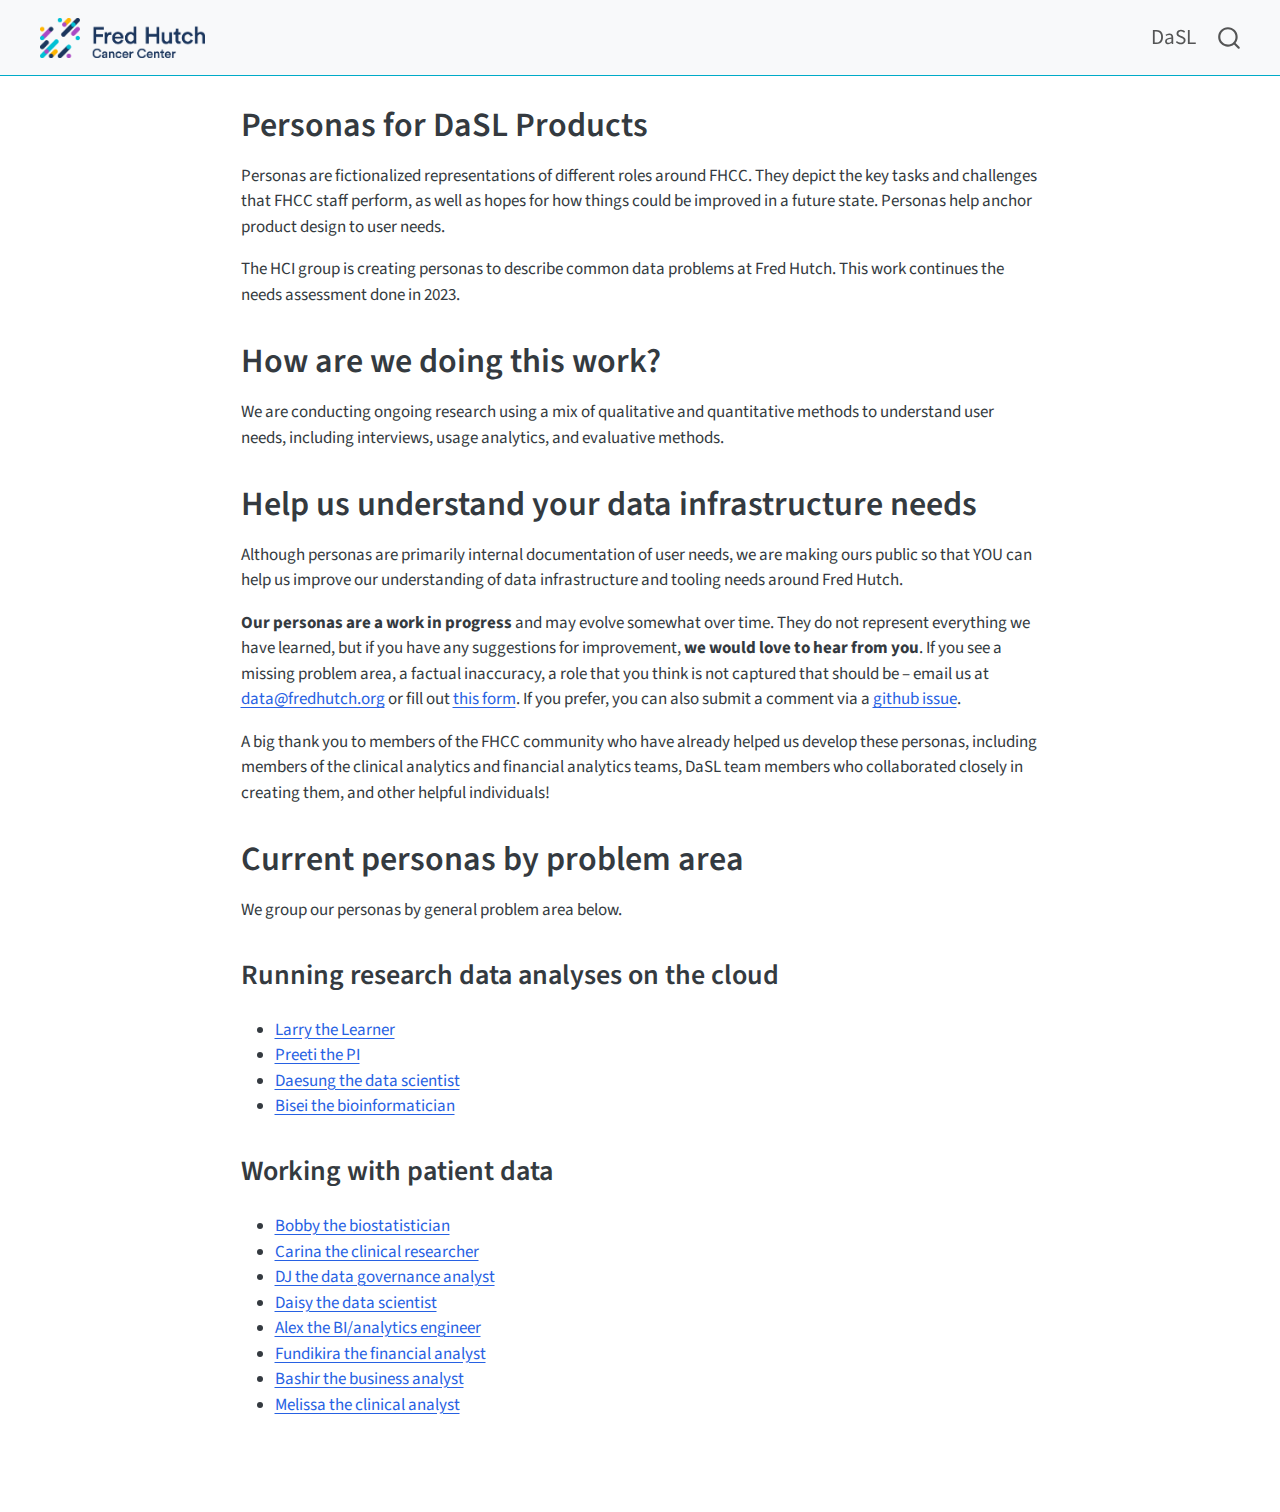
==== index.html @ 732b41a5 "Built site for gh-pages" ====
<!DOCTYPE html>
<html xmlns="http://www.w3.org/1999/xhtml" lang="en" xml:lang="en"><head>

<meta charset="utf-8">
<meta name="generator" content="quarto-1.4.554">

<meta name="viewport" content="width=device-width, initial-scale=1.0, user-scalable=yes">


<title>Personas for DaSL Products</title>
<style>
code{white-space: pre-wrap;}
span.smallcaps{font-variant: small-caps;}
div.columns{display: flex; gap: min(4vw, 1.5em);}
div.column{flex: auto; overflow-x: auto;}
div.hanging-indent{margin-left: 1.5em; text-indent: -1.5em;}
ul.task-list{list-style: none;}
ul.task-list li input[type="checkbox"] {
  width: 0.8em;
  margin: 0 0.8em 0.2em -1em; /* quarto-specific, see https://github.com/quarto-dev/quarto-cli/issues/4556 */ 
  vertical-align: middle;
}
</style>


<script src="site_libs/quarto-nav/quarto-nav.js"></script>
<script src="site_libs/quarto-nav/headroom.min.js"></script>
<script src="site_libs/clipboard/clipboard.min.js"></script>
<script src="site_libs/quarto-search/autocomplete.umd.js"></script>
<script src="site_libs/quarto-search/fuse.min.js"></script>
<script src="site_libs/quarto-search/quarto-search.js"></script>
<meta name="quarto:offset" content="./">
<script src="site_libs/quarto-html/quarto.js"></script>
<script src="site_libs/quarto-html/popper.min.js"></script>
<script src="site_libs/quarto-html/tippy.umd.min.js"></script>
<script src="site_libs/quarto-html/anchor.min.js"></script>
<link href="site_libs/quarto-html/tippy.css" rel="stylesheet">
<link href="site_libs/quarto-html/quarto-syntax-highlighting.css" rel="stylesheet" id="quarto-text-highlighting-styles">
<script src="site_libs/bootstrap/bootstrap.min.js"></script>
<link href="site_libs/bootstrap/bootstrap-icons.css" rel="stylesheet">
<link href="site_libs/bootstrap/bootstrap.min.css" rel="stylesheet" id="quarto-bootstrap" data-mode="light">
<script id="quarto-search-options" type="application/json">{
  "location": "navbar",
  "copy-button": false,
  "collapse-after": 3,
  "panel-placement": "end",
  "type": "overlay",
  "limit": 50,
  "keyboard-shortcut": [
    "f",
    "/",
    "s"
  ],
  "show-item-context": false,
  "language": {
    "search-no-results-text": "No results",
    "search-matching-documents-text": "matching documents",
    "search-copy-link-title": "Copy link to search",
    "search-hide-matches-text": "Hide additional matches",
    "search-more-match-text": "more match in this document",
    "search-more-matches-text": "more matches in this document",
    "search-clear-button-title": "Clear",
    "search-text-placeholder": "",
    "search-detached-cancel-button-title": "Cancel",
    "search-submit-button-title": "Submit",
    "search-label": "Search"
  }
}</script>


<link rel="stylesheet" href="styles.css">
</head>

<body class="nav-fixed fullcontent">

<div id="quarto-search-results"></div>
  <header id="quarto-header" class="headroom fixed-top">
    <nav class="navbar navbar-expand-lg " data-bs-theme="dark">
      <div class="navbar-container container-fluid">
            <div id="quarto-search" class="" title="Search"></div>
          <button class="navbar-toggler" type="button" data-bs-toggle="collapse" data-bs-target="#navbarCollapse" aria-controls="navbarCollapse" aria-expanded="false" aria-label="Toggle navigation" onclick="if (window.quartoToggleHeadroom) { window.quartoToggleHeadroom(); }">
  <span class="navbar-toggler-icon"></span>
</button>
          <div class="collapse navbar-collapse" id="navbarCollapse">
            <ul class="navbar-nav navbar-nav-scroll me-auto">
  <li class="nav-item">
    <a class="nav-link active" href="./index.html" aria-current="page"> 
<span class="menu-text"><img src="./img/FHCC_Logo_FullColor_RGB.png" class="img-fluid"></span></a>
  </li>  
</ul>
            <ul class="navbar-nav navbar-nav-scroll ms-auto">
  <li class="nav-item">
    <a class="nav-link" href="https://hutchdatascience.org/"> 
<span class="menu-text">DaSL</span></a>
  </li>  
</ul>
          </div> <!-- /navcollapse -->
          <div class="quarto-navbar-tools">
</div>
      </div> <!-- /container-fluid -->
    </nav>
</header>
<!-- content -->
<div id="quarto-content" class="quarto-container page-columns page-rows-contents page-layout-article page-navbar">
<!-- sidebar -->
<!-- margin-sidebar -->
    
<!-- main -->
<main class="content" id="quarto-document-content">

<header id="title-block-header" class="quarto-title-block default">
<div class="quarto-title">
<h1 class="title">Personas for DaSL Products</h1>
</div>



<div class="quarto-title-meta">

    
  
    
  </div>
  


</header>


<p>Personas are fictionalized representations of different roles around FHCC. They depict the key tasks and challenges that FHCC staff perform, as well as hopes for how things could be improved in a future state. Personas help anchor product design to user needs.</p>
<p>The HCI group is creating personas to describe common data problems at Fred Hutch. This work continues the needs assessment done in 2023.</p>
<section id="how-are-we-doing-this-work" class="level1">
<h1>How are we doing this work?</h1>
<p>We are conducting ongoing research using a mix of qualitative and quantitative methods to understand user needs, including interviews, usage analytics, and evaluative methods.</p>
</section>
<section id="help-us-understand-your-data-infrastructure-needs" class="level1">
<h1>Help us understand your data infrastructure needs</h1>
<p>Although personas are primarily internal documentation of user needs, we are making ours public so that YOU can help us improve our understanding of data infrastructure and tooling needs around Fred Hutch.</p>
<p><strong>Our personas are a work in progress</strong> and may evolve somewhat over time. They do not represent everything we have learned, but if you have any suggestions for improvement, <strong>we would love to hear from you</strong>. If you see a missing problem area, a factual inaccuracy, a role that you think is not captured that should be – email us at <a href="mailto:%20data@fredhutch.org">data@fredhutch.org</a> or fill out <a href="https://forms.office.com/r/4Nh20Zk8NB">this form</a>. If you prefer, you can also submit a comment via a <a href="https://github.com/fhdsl/personas/issues">github issue</a>.</p>
<p>A big thank you to members of the FHCC community who have already helped us develop these personas, including members of the clinical analytics and financial analytics teams, DaSL team members who collaborated closely in creating them, and other helpful individuals!</p>
</section>
<section id="current-personas-by-problem-area" class="level1">
<h1>Current personas by problem area</h1>
<p>We group our personas by general problem area below.</p>
<section id="running-research-data-analyses-on-the-cloud" class="level2">
<h2 class="anchored" data-anchor-id="running-research-data-analyses-on-the-cloud">Running research data analyses on the cloud</h2>
<ul>
<li><a href="./family/proof/larry-the-learner.html">Larry the Learner</a></li>
<li><a href="./family/proof/preeti-the-pi.html">Preeti the PI</a></li>
<li><a href="./family/proof/daesung-the-data-scientist.html">Daesung the data scientist</a></li>
<li><a href="./family/proof/bisei-the-bioinformatics-researcher.html">Bisei the bioinformatician</a></li>
</ul>
</section>
<section id="working-with-patient-data" class="level2">
<h2 class="anchored" data-anchor-id="working-with-patient-data">Working with patient data</h2>
<ul>
<li><a href="./family/cards/bobby-the-biostatistician.html">Bobby the biostatistician</a></li>
<li><a href="./family/cards/carina-the-clinical-researcher.html">Carina the clinical researcher</a></li>
<li><a href="./family/cards/DJ-data-governance-analyst.html">DJ the data governance analyst</a></li>
<li><a href="./family/cards/Daisy-the-data-scientist.html">Daisy the data scientist</a></li>
<li><a href="./family/cards/Alex-the-bi-analytics-engineer.html">Alex the BI/analytics engineer</a></li>
<li><a href="./family/cards/Fundikira-the-financial-analyst.html">Fundikira the financial analyst</a></li>
<li><a href="./family/cards/Bashir-the-business-analyst.html">Bashir the business analyst</a></li>
<li><a href="./family/cards/melissa-clinical-analyst.html">Melissa the clinical analyst</a></li>
</ul>


</section>
</section>

</main> <!-- /main -->
<script id="quarto-html-after-body" type="application/javascript">
window.document.addEventListener("DOMContentLoaded", function (event) {
  const toggleBodyColorMode = (bsSheetEl) => {
    const mode = bsSheetEl.getAttribute("data-mode");
    const bodyEl = window.document.querySelector("body");
    if (mode === "dark") {
      bodyEl.classList.add("quarto-dark");
      bodyEl.classList.remove("quarto-light");
    } else {
      bodyEl.classList.add("quarto-light");
      bodyEl.classList.remove("quarto-dark");
    }
  }
  const toggleBodyColorPrimary = () => {
    const bsSheetEl = window.document.querySelector("link#quarto-bootstrap");
    if (bsSheetEl) {
      toggleBodyColorMode(bsSheetEl);
    }
  }
  toggleBodyColorPrimary();  
  const icon = "";
  const anchorJS = new window.AnchorJS();
  anchorJS.options = {
    placement: 'right',
    icon: icon
  };
  anchorJS.add('.anchored');
  const isCodeAnnotation = (el) => {
    for (const clz of el.classList) {
      if (clz.startsWith('code-annotation-')) {                     
        return true;
      }
    }
    return false;
  }
  const clipboard = new window.ClipboardJS('.code-copy-button', {
    text: function(trigger) {
      const codeEl = trigger.previousElementSibling.cloneNode(true);
      for (const childEl of codeEl.children) {
        if (isCodeAnnotation(childEl)) {
          childEl.remove();
        }
      }
      return codeEl.innerText;
    }
  });
  clipboard.on('success', function(e) {
    // button target
    const button = e.trigger;
    // don't keep focus
    button.blur();
    // flash "checked"
    button.classList.add('code-copy-button-checked');
    var currentTitle = button.getAttribute("title");
    button.setAttribute("title", "Copied!");
    let tooltip;
    if (window.bootstrap) {
      button.setAttribute("data-bs-toggle", "tooltip");
      button.setAttribute("data-bs-placement", "left");
      button.setAttribute("data-bs-title", "Copied!");
      tooltip = new bootstrap.Tooltip(button, 
        { trigger: "manual", 
          customClass: "code-copy-button-tooltip",
          offset: [0, -8]});
      tooltip.show();    
    }
    setTimeout(function() {
      if (tooltip) {
        tooltip.hide();
        button.removeAttribute("data-bs-title");
        button.removeAttribute("data-bs-toggle");
        button.removeAttribute("data-bs-placement");
      }
      button.setAttribute("title", currentTitle);
      button.classList.remove('code-copy-button-checked');
    }, 1000);
    // clear code selection
    e.clearSelection();
  });
    var localhostRegex = new RegExp(/^(?:http|https):\/\/localhost\:?[0-9]*\//);
    var mailtoRegex = new RegExp(/^mailto:/);
      var filterRegex = new RegExp('/' + window.location.host + '/');
    var isInternal = (href) => {
        return filterRegex.test(href) || localhostRegex.test(href) || mailtoRegex.test(href);
    }
    // Inspect non-navigation links and adorn them if external
 	var links = window.document.querySelectorAll('a[href]:not(.nav-link):not(.navbar-brand):not(.toc-action):not(.sidebar-link):not(.sidebar-item-toggle):not(.pagination-link):not(.no-external):not([aria-hidden]):not(.dropdown-item):not(.quarto-navigation-tool)');
    for (var i=0; i<links.length; i++) {
      const link = links[i];
      if (!isInternal(link.href)) {
        // undo the damage that might have been done by quarto-nav.js in the case of
        // links that we want to consider external
        if (link.dataset.originalHref !== undefined) {
          link.href = link.dataset.originalHref;
        }
      }
    }
  function tippyHover(el, contentFn, onTriggerFn, onUntriggerFn) {
    const config = {
      allowHTML: true,
      maxWidth: 500,
      delay: 100,
      arrow: false,
      appendTo: function(el) {
          return el.parentElement;
      },
      interactive: true,
      interactiveBorder: 10,
      theme: 'quarto',
      placement: 'bottom-start',
    };
    if (contentFn) {
      config.content = contentFn;
    }
    if (onTriggerFn) {
      config.onTrigger = onTriggerFn;
    }
    if (onUntriggerFn) {
      config.onUntrigger = onUntriggerFn;
    }
    window.tippy(el, config); 
  }
  const noterefs = window.document.querySelectorAll('a[role="doc-noteref"]');
  for (var i=0; i<noterefs.length; i++) {
    const ref = noterefs[i];
    tippyHover(ref, function() {
      // use id or data attribute instead here
      let href = ref.getAttribute('data-footnote-href') || ref.getAttribute('href');
      try { href = new URL(href).hash; } catch {}
      const id = href.replace(/^#\/?/, "");
      const note = window.document.getElementById(id);
      if (note) {
        return note.innerHTML;
      } else {
        return "";
      }
    });
  }
  const xrefs = window.document.querySelectorAll('a.quarto-xref');
  const processXRef = (id, note) => {
    // Strip column container classes
    const stripColumnClz = (el) => {
      el.classList.remove("page-full", "page-columns");
      if (el.children) {
        for (const child of el.children) {
          stripColumnClz(child);
        }
      }
    }
    stripColumnClz(note)
    if (id === null || id.startsWith('sec-')) {
      // Special case sections, only their first couple elements
      const container = document.createElement("div");
      if (note.children && note.children.length > 2) {
        container.appendChild(note.children[0].cloneNode(true));
        for (let i = 1; i < note.children.length; i++) {
          const child = note.children[i];
          if (child.tagName === "P" && child.innerText === "") {
            continue;
          } else {
            container.appendChild(child.cloneNode(true));
            break;
          }
        }
        if (window.Quarto?.typesetMath) {
          window.Quarto.typesetMath(container);
        }
        return container.innerHTML
      } else {
        if (window.Quarto?.typesetMath) {
          window.Quarto.typesetMath(note);
        }
        return note.innerHTML;
      }
    } else {
      // Remove any anchor links if they are present
      const anchorLink = note.querySelector('a.anchorjs-link');
      if (anchorLink) {
        anchorLink.remove();
      }
      if (window.Quarto?.typesetMath) {
        window.Quarto.typesetMath(note);
      }
      // TODO in 1.5, we should make sure this works without a callout special case
      if (note.classList.contains("callout")) {
        return note.outerHTML;
      } else {
        return note.innerHTML;
      }
    }
  }
  for (var i=0; i<xrefs.length; i++) {
    const xref = xrefs[i];
    tippyHover(xref, undefined, function(instance) {
      instance.disable();
      let url = xref.getAttribute('href');
      let hash = undefined; 
      if (url.startsWith('#')) {
        hash = url;
      } else {
        try { hash = new URL(url).hash; } catch {}
      }
      if (hash) {
        const id = hash.replace(/^#\/?/, "");
        const note = window.document.getElementById(id);
        if (note !== null) {
          try {
            const html = processXRef(id, note.cloneNode(true));
            instance.setContent(html);
          } finally {
            instance.enable();
            instance.show();
          }
        } else {
          // See if we can fetch this
          fetch(url.split('#')[0])
          .then(res => res.text())
          .then(html => {
            const parser = new DOMParser();
            const htmlDoc = parser.parseFromString(html, "text/html");
            const note = htmlDoc.getElementById(id);
            if (note !== null) {
              const html = processXRef(id, note);
              instance.setContent(html);
            } 
          }).finally(() => {
            instance.enable();
            instance.show();
          });
        }
      } else {
        // See if we can fetch a full url (with no hash to target)
        // This is a special case and we should probably do some content thinning / targeting
        fetch(url)
        .then(res => res.text())
        .then(html => {
          const parser = new DOMParser();
          const htmlDoc = parser.parseFromString(html, "text/html");
          const note = htmlDoc.querySelector('main.content');
          if (note !== null) {
            // This should only happen for chapter cross references
            // (since there is no id in the URL)
            // remove the first header
            if (note.children.length > 0 && note.children[0].tagName === "HEADER") {
              note.children[0].remove();
            }
            const html = processXRef(null, note);
            instance.setContent(html);
          } 
        }).finally(() => {
          instance.enable();
          instance.show();
        });
      }
    }, function(instance) {
    });
  }
      let selectedAnnoteEl;
      const selectorForAnnotation = ( cell, annotation) => {
        let cellAttr = 'data-code-cell="' + cell + '"';
        let lineAttr = 'data-code-annotation="' +  annotation + '"';
        const selector = 'span[' + cellAttr + '][' + lineAttr + ']';
        return selector;
      }
      const selectCodeLines = (annoteEl) => {
        const doc = window.document;
        const targetCell = annoteEl.getAttribute("data-target-cell");
        const targetAnnotation = annoteEl.getAttribute("data-target-annotation");
        const annoteSpan = window.document.querySelector(selectorForAnnotation(targetCell, targetAnnotation));
        const lines = annoteSpan.getAttribute("data-code-lines").split(",");
        const lineIds = lines.map((line) => {
          return targetCell + "-" + line;
        })
        let top = null;
        let height = null;
        let parent = null;
        if (lineIds.length > 0) {
            //compute the position of the single el (top and bottom and make a div)
            const el = window.document.getElementById(lineIds[0]);
            top = el.offsetTop;
            height = el.offsetHeight;
            parent = el.parentElement.parentElement;
          if (lineIds.length > 1) {
            const lastEl = window.document.getElementById(lineIds[lineIds.length - 1]);
            const bottom = lastEl.offsetTop + lastEl.offsetHeight;
            height = bottom - top;
          }
          if (top !== null && height !== null && parent !== null) {
            // cook up a div (if necessary) and position it 
            let div = window.document.getElementById("code-annotation-line-highlight");
            if (div === null) {
              div = window.document.createElement("div");
              div.setAttribute("id", "code-annotation-line-highlight");
              div.style.position = 'absolute';
              parent.appendChild(div);
            }
            div.style.top = top - 2 + "px";
            div.style.height = height + 4 + "px";
            div.style.left = 0;
            let gutterDiv = window.document.getElementById("code-annotation-line-highlight-gutter");
            if (gutterDiv === null) {
              gutterDiv = window.document.createElement("div");
              gutterDiv.setAttribute("id", "code-annotation-line-highlight-gutter");
              gutterDiv.style.position = 'absolute';
              const codeCell = window.document.getElementById(targetCell);
              const gutter = codeCell.querySelector('.code-annotation-gutter');
              gutter.appendChild(gutterDiv);
            }
            gutterDiv.style.top = top - 2 + "px";
            gutterDiv.style.height = height + 4 + "px";
          }
          selectedAnnoteEl = annoteEl;
        }
      };
      const unselectCodeLines = () => {
        const elementsIds = ["code-annotation-line-highlight", "code-annotation-line-highlight-gutter"];
        elementsIds.forEach((elId) => {
          const div = window.document.getElementById(elId);
          if (div) {
            div.remove();
          }
        });
        selectedAnnoteEl = undefined;
      };
        // Handle positioning of the toggle
    window.addEventListener(
      "resize",
      throttle(() => {
        elRect = undefined;
        if (selectedAnnoteEl) {
          selectCodeLines(selectedAnnoteEl);
        }
      }, 10)
    );
    function throttle(fn, ms) {
    let throttle = false;
    let timer;
      return (...args) => {
        if(!throttle) { // first call gets through
            fn.apply(this, args);
            throttle = true;
        } else { // all the others get throttled
            if(timer) clearTimeout(timer); // cancel #2
            timer = setTimeout(() => {
              fn.apply(this, args);
              timer = throttle = false;
            }, ms);
        }
      };
    }
      // Attach click handler to the DT
      const annoteDls = window.document.querySelectorAll('dt[data-target-cell]');
      for (const annoteDlNode of annoteDls) {
        annoteDlNode.addEventListener('click', (event) => {
          const clickedEl = event.target;
          if (clickedEl !== selectedAnnoteEl) {
            unselectCodeLines();
            const activeEl = window.document.querySelector('dt[data-target-cell].code-annotation-active');
            if (activeEl) {
              activeEl.classList.remove('code-annotation-active');
            }
            selectCodeLines(clickedEl);
            clickedEl.classList.add('code-annotation-active');
          } else {
            // Unselect the line
            unselectCodeLines();
            clickedEl.classList.remove('code-annotation-active');
          }
        });
      }
  const findCites = (el) => {
    const parentEl = el.parentElement;
    if (parentEl) {
      const cites = parentEl.dataset.cites;
      if (cites) {
        return {
          el,
          cites: cites.split(' ')
        };
      } else {
        return findCites(el.parentElement)
      }
    } else {
      return undefined;
    }
  };
  var bibliorefs = window.document.querySelectorAll('a[role="doc-biblioref"]');
  for (var i=0; i<bibliorefs.length; i++) {
    const ref = bibliorefs[i];
    const citeInfo = findCites(ref);
    if (citeInfo) {
      tippyHover(citeInfo.el, function() {
        var popup = window.document.createElement('div');
        citeInfo.cites.forEach(function(cite) {
          var citeDiv = window.document.createElement('div');
          citeDiv.classList.add('hanging-indent');
          citeDiv.classList.add('csl-entry');
          var biblioDiv = window.document.getElementById('ref-' + cite);
          if (biblioDiv) {
            citeDiv.innerHTML = biblioDiv.innerHTML;
          }
          popup.appendChild(citeDiv);
        });
        return popup.innerHTML;
      });
    }
  }
});
</script>
</div> <!-- /content -->




</body></html>
---- site_libs/quarto-html/tippy.css ----
.tippy-box[data-animation=fade][data-state=hidden]{opacity:0}[data-tippy-root]{max-width:calc(100vw - 10px)}.tippy-box{position:relative;background-color:#333;color:#fff;border-radius:4px;font-size:14px;line-height:1.4;white-space:normal;outline:0;transition-property:transform,visibility,opacity}.tippy-box[data-placement^=top]>.tippy-arrow{bottom:0}.tippy-box[data-placement^=top]>.tippy-arrow:before{bottom:-7px;left:0;border-width:8px 8px 0;border-top-color:initial;transform-origin:center top}.tippy-box[data-placement^=bottom]>.tippy-arrow{top:0}.tippy-box[data-placement^=bottom]>.tippy-arrow:before{top:-7px;left:0;border-width:0 8px 8px;border-bottom-color:initial;transform-origin:center bottom}.tippy-box[data-placement^=left]>.tippy-arrow{right:0}.tippy-box[data-placement^=left]>.tippy-arrow:before{border-width:8px 0 8px 8px;border-left-color:initial;right:-7px;transform-origin:center left}.tippy-box[data-placement^=right]>.tippy-arrow{left:0}.tippy-box[data-placement^=right]>.tippy-arrow:before{left:-7px;border-width:8px 8px 8px 0;border-right-color:initial;transform-origin:center right}.tippy-box[data-inertia][data-state=visible]{transition-timing-function:cubic-bezier(.54,1.5,.38,1.11)}.tippy-arrow{width:16px;height:16px;color:#333}.tippy-arrow:before{content:"";position:absolute;border-color:transparent;border-style:solid}.tippy-content{position:relative;padding:5px 9px;z-index:1}
---- site_libs/quarto-html/quarto-syntax-highlighting.css ----
/* quarto syntax highlight colors */
:root {
  --quarto-hl-ot-color: #003B4F;
  --quarto-hl-at-color: #657422;
  --quarto-hl-ss-color: #20794D;
  --quarto-hl-an-color: #5E5E5E;
  --quarto-hl-fu-color: #4758AB;
  --quarto-hl-st-color: #20794D;
  --quarto-hl-cf-color: #003B4F;
  --quarto-hl-op-color: #5E5E5E;
  --quarto-hl-er-color: #AD0000;
  --quarto-hl-bn-color: #AD0000;
  --quarto-hl-al-color: #AD0000;
  --quarto-hl-va-color: #111111;
  --quarto-hl-bu-color: inherit;
  --quarto-hl-ex-color: inherit;
  --quarto-hl-pp-color: #AD0000;
  --quarto-hl-in-color: #5E5E5E;
  --quarto-hl-vs-color: #20794D;
  --quarto-hl-wa-color: #5E5E5E;
  --quarto-hl-do-color: #5E5E5E;
  --quarto-hl-im-color: #00769E;
  --quarto-hl-ch-color: #20794D;
  --quarto-hl-dt-color: #AD0000;
  --quarto-hl-fl-color: #AD0000;
  --quarto-hl-co-color: #5E5E5E;
  --quarto-hl-cv-color: #5E5E5E;
  --quarto-hl-cn-color: #8f5902;
  --quarto-hl-sc-color: #5E5E5E;
  --quarto-hl-dv-color: #AD0000;
  --quarto-hl-kw-color: #003B4F;
}

/* other quarto variables */
:root {
  --quarto-font-monospace: SFMono-Regular, Menlo, Monaco, Consolas, "Liberation Mono", "Courier New", monospace;
}

pre > code.sourceCode > span {
  color: #003B4F;
}

code span {
  color: #003B4F;
}

code.sourceCode > span {
  color: #003B4F;
}

div.sourceCode,
div.sourceCode pre.sourceCode {
  color: #003B4F;
}

code span.ot {
  color: #003B4F;
  font-style: inherit;
}

code span.at {
  color: #657422;
  font-style: inherit;
}

code span.ss {
  color: #20794D;
  font-style: inherit;
}

code span.an {
  color: #5E5E5E;
  font-style: inherit;
}

code span.fu {
  color: #4758AB;
  font-style: inherit;
}

code span.st {
  color: #20794D;
  font-style: inherit;
}

code span.cf {
  color: #003B4F;
  font-style: inherit;
}

code span.op {
  color: #5E5E5E;
  font-style: inherit;
}

code span.er {
  color: #AD0000;
  font-style: inherit;
}

code span.bn {
  color: #AD0000;
  font-style: inherit;
}

code span.al {
  color: #AD0000;
  font-style: inherit;
}

code span.va {
  color: #111111;
  font-style: inherit;
}

code span.bu {
  font-style: inherit;
}

code span.ex {
  font-style: inherit;
}

code span.pp {
  color: #AD0000;
  font-style: inherit;
}

code span.in {
  color: #5E5E5E;
  font-style: inherit;
}

code span.vs {
  color: #20794D;
  font-style: inherit;
}

code span.wa {
  color: #5E5E5E;
  font-style: italic;
}

code span.do {
  color: #5E5E5E;
  font-style: italic;
}

code span.im {
  color: #00769E;
  font-style: inherit;
}

code span.ch {
  color: #20794D;
  font-style: inherit;
}

code span.dt {
  color: #AD0000;
  font-style: inherit;
}

code span.fl {
  color: #AD0000;
  font-style: inherit;
}

code span.co {
  color: #5E5E5E;
  font-style: inherit;
}

code span.cv {
  color: #5E5E5E;
  font-style: italic;
}

code span.cn {
  color: #8f5902;
  font-style: inherit;
}

code span.sc {
  color: #5E5E5E;
  font-style: inherit;
}

code span.dv {
  color: #AD0000;
  font-style: inherit;
}

code span.kw {
  color: #003B4F;
  font-style: inherit;
}

.prevent-inlining {
  content: "</";
}

/*# sourceMappingURL=debc5d5d77c3f9108843748ff7464032.css.map */
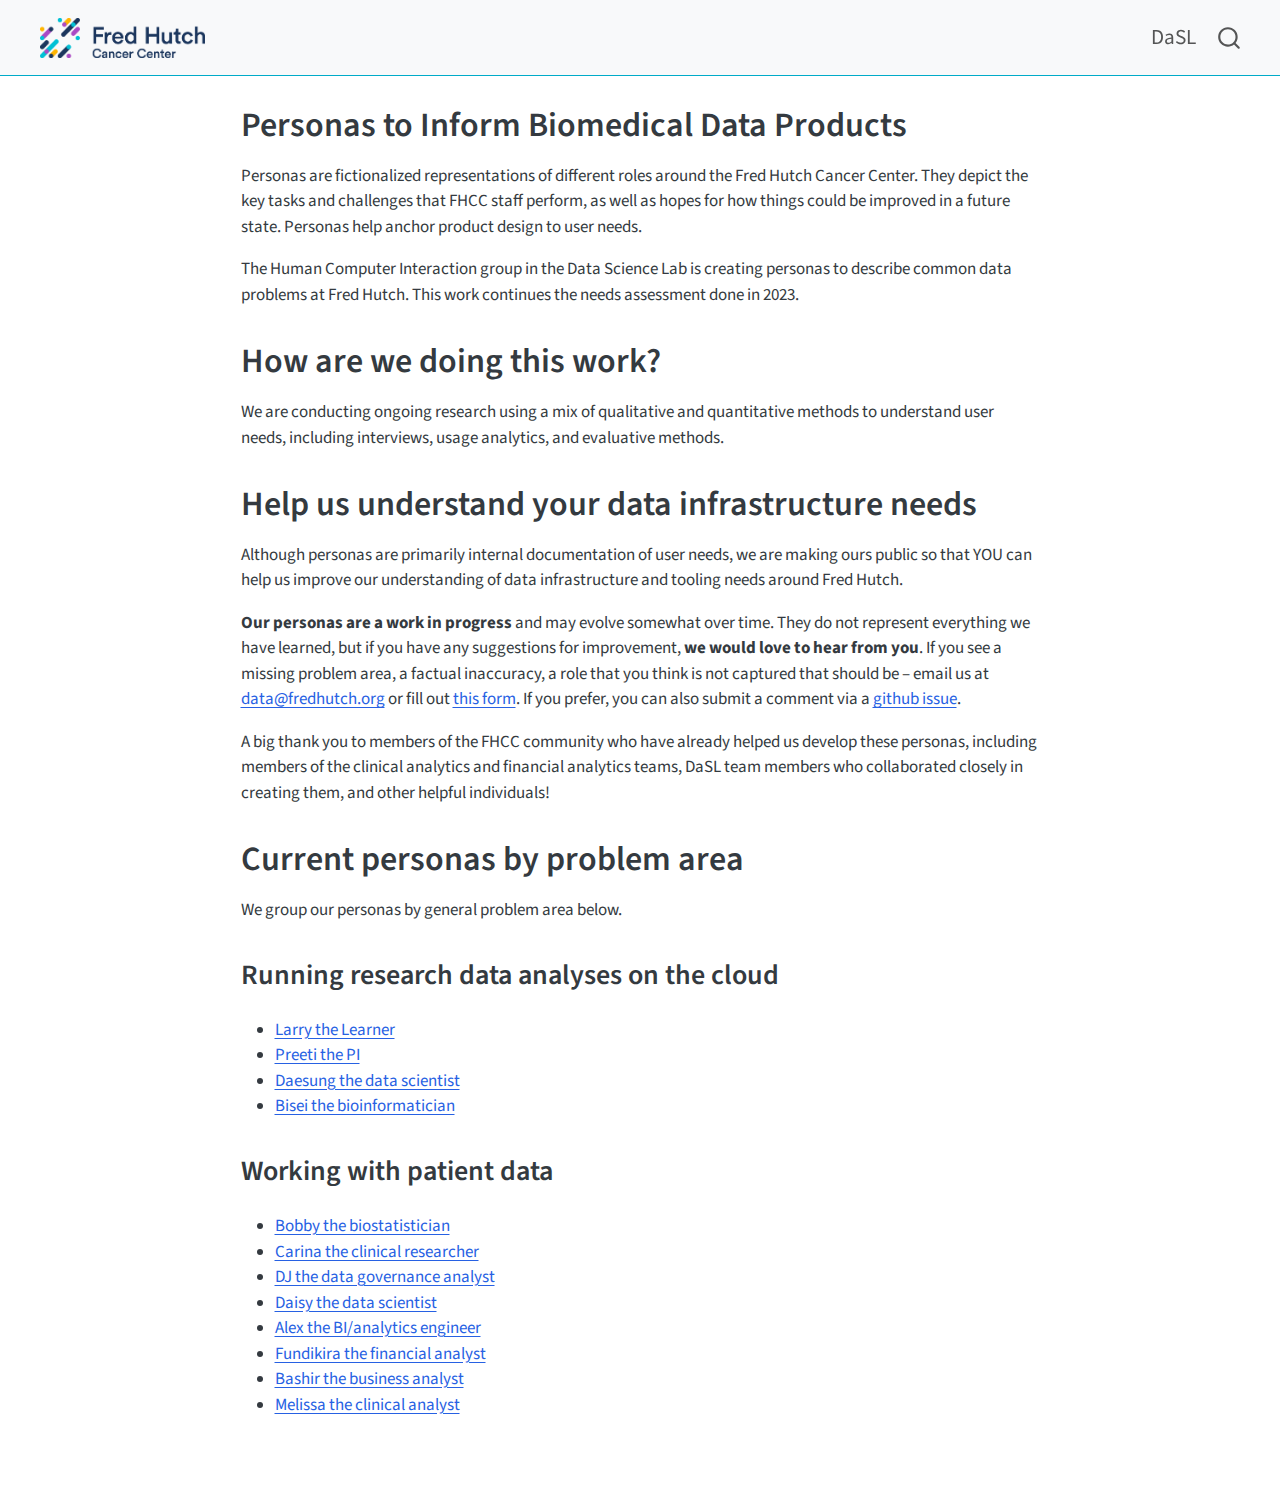
==== commit 8659f67b: "Built site for gh-pages" ====
--- a/index.html
+++ b/index.html
@@ -2,12 +2,12 @@
 <html xmlns="http://www.w3.org/1999/xhtml" lang="en" xml:lang="en"><head>
 
 <meta charset="utf-8">
-<meta name="generator" content="quarto-1.4.554">
+<meta name="generator" content="quarto-1.5.57">
 
 <meta name="viewport" content="width=device-width, initial-scale=1.0, user-scalable=yes">
 
 
-<title>Personas for DaSL Products</title>
+<title>Personas to Inform Biomedical Data Products</title>
 <style>
 code{white-space: pre-wrap;}
 span.smallcaps{font-variant: small-caps;}
@@ -78,7 +78,7 @@
     <nav class="navbar navbar-expand-lg " data-bs-theme="dark">
       <div class="navbar-container container-fluid">
             <div id="quarto-search" class="" title="Search"></div>
-          <button class="navbar-toggler" type="button" data-bs-toggle="collapse" data-bs-target="#navbarCollapse" aria-controls="navbarCollapse" aria-expanded="false" aria-label="Toggle navigation" onclick="if (window.quartoToggleHeadroom) { window.quartoToggleHeadroom(); }">
+          <button class="navbar-toggler" type="button" data-bs-toggle="collapse" data-bs-target="#navbarCollapse" aria-controls="navbarCollapse" role="menu" aria-expanded="false" aria-label="Toggle navigation" onclick="if (window.quartoToggleHeadroom) { window.quartoToggleHeadroom(); }">
   <span class="navbar-toggler-icon"></span>
 </button>
           <div class="collapse navbar-collapse" id="navbarCollapse">
@@ -95,7 +95,7 @@
   </li>  
 </ul>
           </div> <!-- /navcollapse -->
-          <div class="quarto-navbar-tools">
+            <div class="quarto-navbar-tools">
 </div>
       </div> <!-- /container-fluid -->
     </nav>
@@ -110,7 +110,7 @@
 
 <header id="title-block-header" class="quarto-title-block default">
 <div class="quarto-title">
-<h1 class="title">Personas for DaSL Products</h1>
+<h1 class="title">Personas to Inform Biomedical Data Products</h1>
 </div>
 
 
@@ -127,8 +127,8 @@
 </header>
 
 
-<p>Personas are fictionalized representations of different roles around FHCC. They depict the key tasks and challenges that FHCC staff perform, as well as hopes for how things could be improved in a future state. Personas help anchor product design to user needs.</p>
-<p>The HCI group is creating personas to describe common data problems at Fred Hutch. This work continues the needs assessment done in 2023.</p>
+<p>Personas are fictionalized representations of different roles around the Fred Hutch Cancer Center. They depict the key tasks and challenges that FHCC staff perform, as well as hopes for how things could be improved in a future state. Personas help anchor product design to user needs.</p>
+<p>The Human Computer Interaction group in the Data Science Lab is creating personas to describe common data problems at Fred Hutch. This work continues the needs assessment done in 2023.</p>
 <section id="how-are-we-doing-this-work" class="level1">
 <h1>How are we doing this work?</h1>
 <p>We are conducting ongoing research using a mix of qualitative and quantitative methods to understand user needs, including interviews, usage analytics, and evaluative methods.</p>
@@ -156,11 +156,11 @@
 <ul>
 <li><a href="./family/cards/bobby-the-biostatistician.html">Bobby the biostatistician</a></li>
 <li><a href="./family/cards/carina-the-clinical-researcher.html">Carina the clinical researcher</a></li>
-<li><a href="./family/cards/DJ-data-governance-analyst.html">DJ the data governance analyst</a></li>
-<li><a href="./family/cards/Daisy-the-data-scientist.html">Daisy the data scientist</a></li>
-<li><a href="./family/cards/Alex-the-bi-analytics-engineer.html">Alex the BI/analytics engineer</a></li>
-<li><a href="./family/cards/Fundikira-the-financial-analyst.html">Fundikira the financial analyst</a></li>
-<li><a href="./family/cards/Bashir-the-business-analyst.html">Bashir the business analyst</a></li>
+<li><a href="./family/cards/dj-data-governance-analyst.html">DJ the data governance analyst</a></li>
+<li><a href="./family/cards/daisy-the-data-scientist.html">Daisy the data scientist</a></li>
+<li><a href="./family/cards/alex-the-bi-analytics-engineer.html">Alex the BI/analytics engineer</a></li>
+<li><a href="./family/cards/fundikira-the-financial-analyst.html">Fundikira the financial analyst</a></li>
+<li><a href="./family/cards/bashir-the-business-analyst.html">Bashir the business analyst</a></li>
 <li><a href="./family/cards/melissa-clinical-analyst.html">Melissa the clinical analyst</a></li>
 </ul>
 
@@ -204,18 +204,7 @@
     }
     return false;
   }
-  const clipboard = new window.ClipboardJS('.code-copy-button', {
-    text: function(trigger) {
-      const codeEl = trigger.previousElementSibling.cloneNode(true);
-      for (const childEl of codeEl.children) {
-        if (isCodeAnnotation(childEl)) {
-          childEl.remove();
-        }
-      }
-      return codeEl.innerText;
-    }
-  });
-  clipboard.on('success', function(e) {
+  const onCopySuccess = function(e) {
     // button target
     const button = e.trigger;
     // don't keep focus
@@ -247,15 +236,37 @@
     }, 1000);
     // clear code selection
     e.clearSelection();
+  }
+  const getTextToCopy = function(trigger) {
+      const codeEl = trigger.previousElementSibling.cloneNode(true);
+      for (const childEl of codeEl.children) {
+        if (isCodeAnnotation(childEl)) {
+          childEl.remove();
+        }
+      }
+      return codeEl.innerText;
+  }
+  const clipboard = new window.ClipboardJS('.code-copy-button:not([data-in-quarto-modal])', {
+    text: getTextToCopy
   });
+  clipboard.on('success', onCopySuccess);
+  if (window.document.getElementById('quarto-embedded-source-code-modal')) {
+    // For code content inside modals, clipBoardJS needs to be initialized with a container option
+    // TODO: Check when it could be a function (https://github.com/zenorocha/clipboard.js/issues/860)
+    const clipboardModal = new window.ClipboardJS('.code-copy-button[data-in-quarto-modal]', {
+      text: getTextToCopy,
+      container: window.document.getElementById('quarto-embedded-source-code-modal')
+    });
+    clipboardModal.on('success', onCopySuccess);
+  }
     var localhostRegex = new RegExp(/^(?:http|https):\/\/localhost\:?[0-9]*\//);
     var mailtoRegex = new RegExp(/^mailto:/);
-      var filterRegex = new RegExp('/' + window.location.host + '/');
+      var filterRegex = new RegExp("https:\/\/fhdsl\.github\.io\/personas\/");
     var isInternal = (href) => {
         return filterRegex.test(href) || localhostRegex.test(href) || mailtoRegex.test(href);
     }
     // Inspect non-navigation links and adorn them if external
- 	var links = window.document.querySelectorAll('a[href]:not(.nav-link):not(.navbar-brand):not(.toc-action):not(.sidebar-link):not(.sidebar-item-toggle):not(.pagination-link):not(.no-external):not([aria-hidden]):not(.dropdown-item):not(.quarto-navigation-tool)');
+ 	var links = window.document.querySelectorAll('a[href]:not(.nav-link):not(.navbar-brand):not(.toc-action):not(.sidebar-link):not(.sidebar-item-toggle):not(.pagination-link):not(.no-external):not([aria-hidden]):not(.dropdown-item):not(.quarto-navigation-tool):not(.about-link)');
     for (var i=0; i<links.length; i++) {
       const link = links[i];
       if (!isInternal(link.href)) {
--- a/site_libs/quarto-html/quarto-syntax-highlighting.css
+++ b/site_libs/quarto-html/quarto-syntax-highlighting.css
@@ -85,6 +85,7 @@
 
 code span.cf {
   color: #003B4F;
+  font-weight: bold;
   font-style: inherit;
 }
 
@@ -193,6 +194,7 @@
 
 code span.kw {
   color: #003B4F;
+  font-weight: bold;
   font-style: inherit;
 }
 
